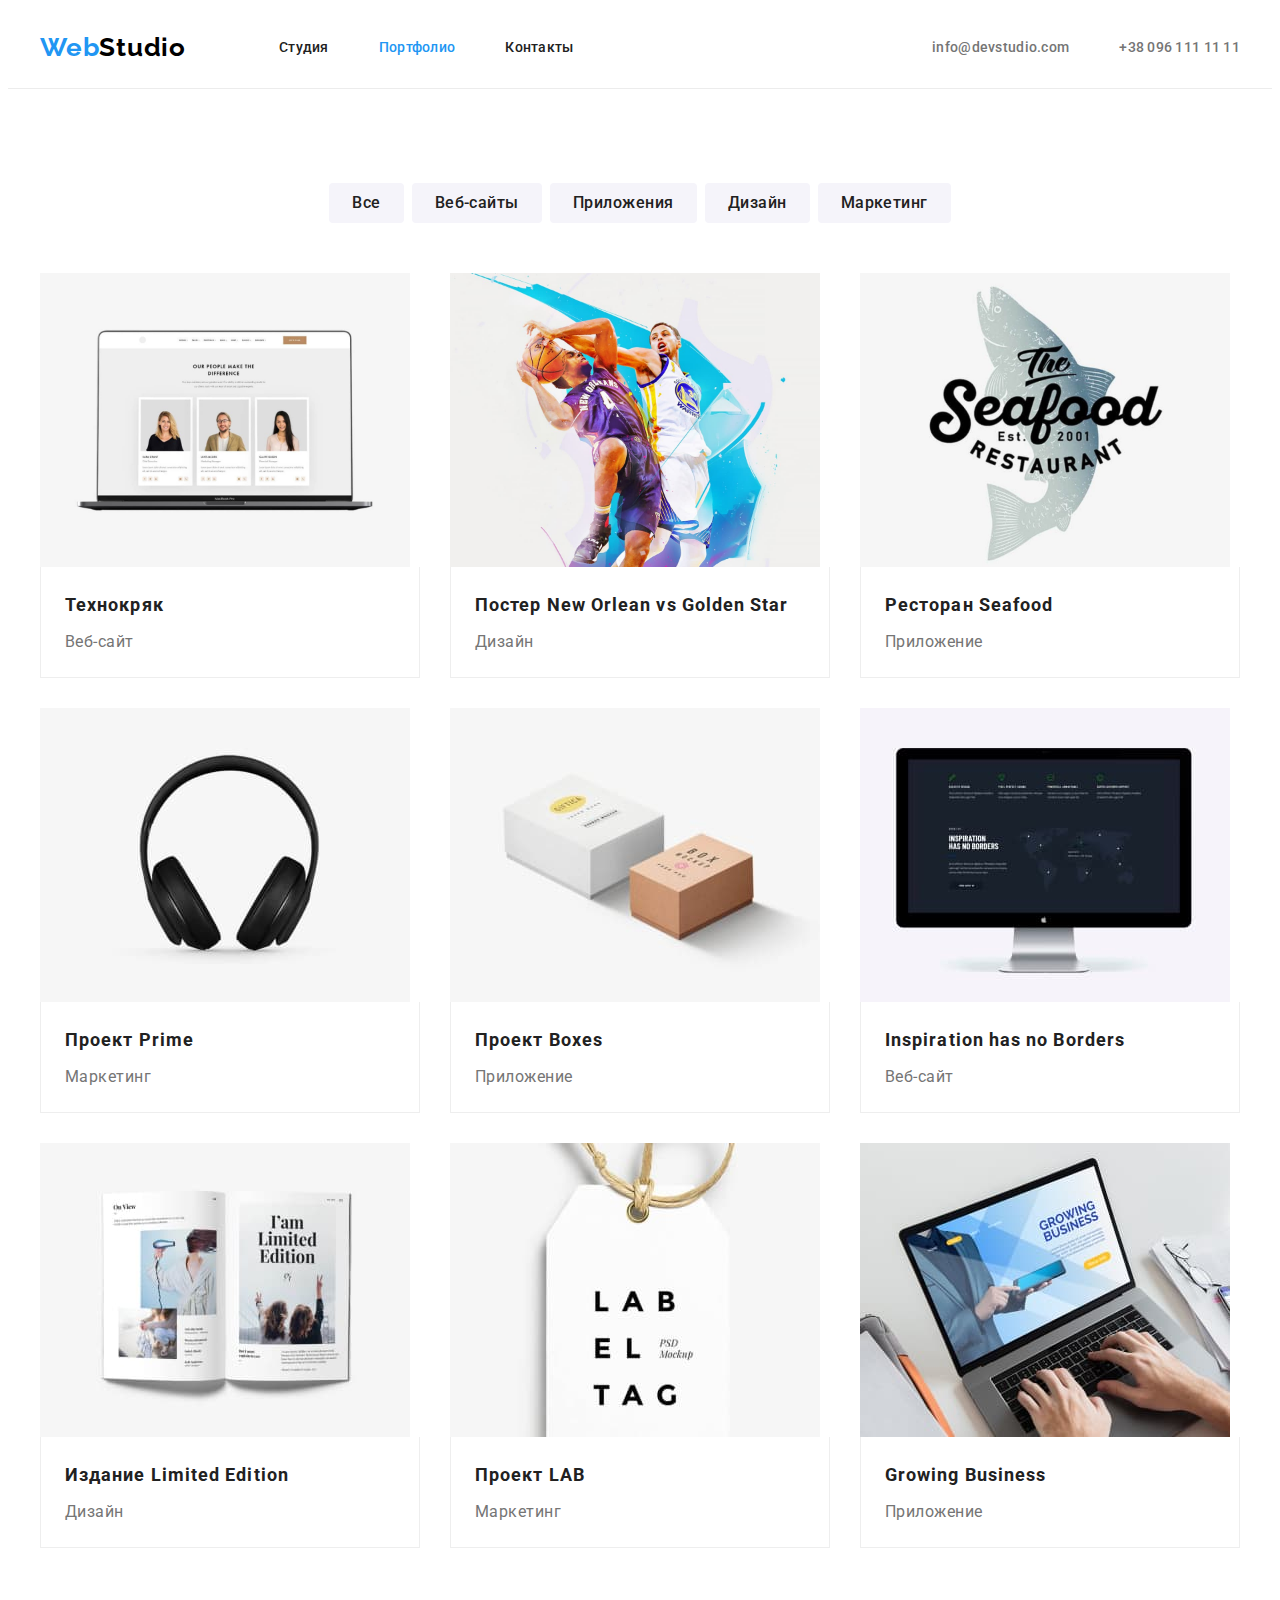
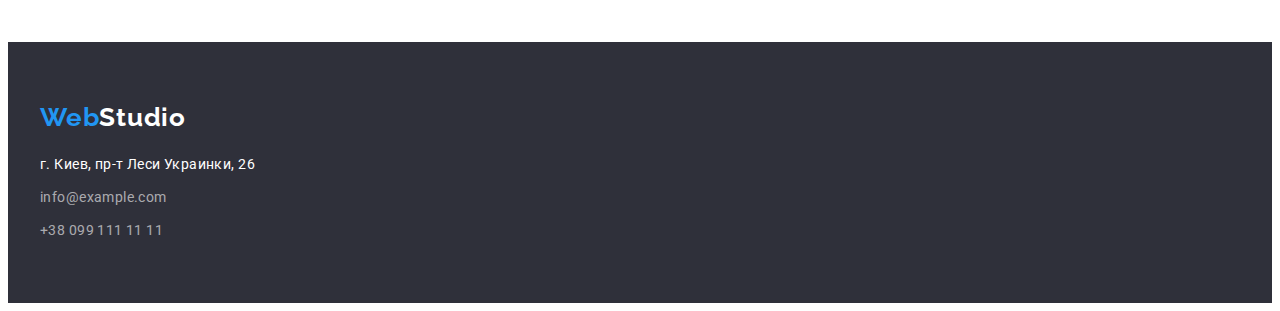
==== portfolio.html @ 61ae024f "Загрузил код и материалы предыдущей домашней работы" ====
<!DOCTYPE html>
<html lang="ru">
<head>
    <meta charset="UTF-8">
    <meta http-equiv="X-UA-Compatible" content="IE=edge">
    <meta name="viewport" content="width=device-width, initial-scale=1.0">
    <title>Portfolio</title>
    <link rel="preconnect" href="https://fonts.googleapis.com">
    <link rel="preconnect" href="https://fonts.gstatic.com" crossorigin>
    <link href="https://fonts.googleapis.com/css2?family=Raleway:wght@700&family=Roboto:wght@400;500;700;900&display=swap" rel="stylesheet">
    <link rel="stylesheet" href="https://cdnjs.cloudflare.com/ajax/libs/modern-normalize/1.1.0/modern-normalize.min.css"
        integrity="sha512-wpPYUAdjBVSE4KJnH1VR1HeZfpl1ub8YT/NKx4PuQ5NmX2tKuGu6U/JRp5y+Y8XG2tV+wKQpNHVUX03MfMFn9Q=="
        crossorigin="anonymous" referrerpolicy="no-referrer" />
    <link rel="stylesheet" href="./css/styles.css">
</head>
<body>
    <header class="header">
        <div class="container">
            <nav class="header-nav">
                <a href="" lang="en" class="header-logo link"><span>Web</span>Studio</a>
                <ul class="header-list list">
                    <li class="header-item"><a href="./index.html" class="header-link link">Студия</a></li>
                    <li class="header-item"><a href="./portfolio.html" class="header-link link current">Портфолио</a></li>
                    <li class="header-item"><a href="" class="header-link link">Контакты</a></li>
                </ul>
            </nav>
            <ul class="header-aside list">
                <li class="header-contact"><a href="mailto:info@devstudio.com" class="header-mail link">info@devstudio.com</a></li>
                <li class="header-contact"><a href="tel:+380961111111" class="header-tel link">+38 096 111 11 11</a></li>
            </ul>
        </div>
    </header>
    <main>
        <section class="portfolio">
            <div class="container">
                <h1 class="portfolio-titel visually-hidden">Портфолио</h1>
                <ul class="portfolio-list list">
                    <li class="portfolio-item"><button type="button" class="portfolio-btn">Все</button></li>
                    <li class="portfolio-item"><button type="button" class="portfolio-btn">Веб-сайты</button></li>
                    <li class="portfolio-item"><button type="button" class="portfolio-btn">Приложения</button></li>
                    <li class="portfolio-item"><button type="button" class="portfolio-btn">Дизайн</button></li>
                    <li class="portfolio-item"><button type="button" class="portfolio-btn">Маркетинг</button></li>
                </ul>
                <ul class="examples-list list">
                    <li class="examples-item">
                        <a class="examples-link">
                            <img src="./images/portfolio-1.jpg" alt="Карточки сотрудников компании" width="370">
                            <div>
                                <h2 class="examples-heading">Технокряк</h2>
                                <p class="examples-par">Веб-сайт</p>
                            </div>
                        </a>
                    </li>
                    <li class="examples-item">
                        <a class="examples-link">
                            <img src="./images/portfolio-2.jpg" alt="В прижке два баскедболиста с мячом" width="370">
                            <div>
                                <h2 class="examples-heading">Постер <span lang="en">New Orlean vs Golden Star</span></h2>
                                <p class="examples-par">Дизайн</p>
                            </div>
                        </a>
                    <li class="examples-item">
                        <a class="examples-link">
                            <img src="./images/portfolio-3.jpg" alt="Логотип в виде рыбы" width="370">
                            <div>
                                <h2 class="examples-heading">Ресторан <span lang="en">Seafood</span></h2>
                                <p class="examples-par">Приложение</p>
                            </div>
                        </a>
                    </li>
                    <li class="examples-item">
                        <a class="examples-link">
                            <img src="./images/portfolio-4.jpg" alt="Наушники" width="370">
                            <div>
                                <h2 class="examples-heading">Проект <span lang="en">Prime</span></h2>
                                <p class="examples-par">Маркетинг</p>
                            </div>
                        </a>
                    </li>
                    <li class="examples-item">
                        <a class="examples-link">
                            <img src="./images/portfolio-5.jpg" alt="Две коробки" width="370">
                            <div>
                                <h2 class="examples-heading">Проект <span lang="en">Boxes</span></h2>
                                <p class="examples-par">Приложение</p>
                            </div>
                        </a>
                    </li>
                    <li class="examples-item">
                        <a class="examples-link">
                            <img src="./images/portfolio-6.jpg" alt="В мониторе страница сайта" width="370">
                            <div>
                                <h2 lang="en" class="examples-heading">Inspiration has no Borders</h2>
                                <p class="examples-par">Веб-сайт</p>
                            </div>
                        </a>
                    </li>
                    <li class="examples-item">
                        <a class="examples-link">
                            <img src="./images/portfolio-7.jpg" alt="Иллюстрация журнала" width="370">
                            <div>
                                <h2 class="examples-heading">Издание <span>Limited Edition</span></h2>
                                <p class="examples-par">Дизайн</p>
                            </div>
                        </a>
                    </li>
                    <li class="examples-item">
                        <a class="examples-link">
                            <img src="./images/portfolio-8.jpg" alt="Картонная бирка в виде ценника" width="370">
                            <div>
                                <h2 class="examples-heading">Проект <span>LAB</span></h2>
                                <p class="examples-par">Маркетинг</p>
                            </div>
                        </a>
                    </li>
                    <li class="examples-item">
                        <a class="examples-link">
                            <img src="./images/portfolio-9.jpg" alt="Отрытый лептоп в процеессе работы" width="370">
                            <div>
                                <h2 lang="en" class="examples-heading">Growing Business</h2>
                                <p class="examples-par">Приложение</p>
                            </div>
                        </a>
                    </li>
                </ul>
            </div>
        </section>
    </main>
    <footer class="footer">
        <div class="container">
            <a href="" lang="en" class="footer-link link"><span>Web</span>Studio</a>
            <address class="footer-address">
                <ul class="footer-list list">
                    <li class="footer-item"><a href="https://goo.gl/maps/3HotEXgrahbwHq118" target="_blank"
                            rel="noopener nofollow noreferrer" class="footer-map link">г. Киев, пр-т Леси Украинки, 26</a>
                    </li>
                    <li class="footer-item"><a href="mailto:info@example.com" class="footer-mail link">info@example.com</a>
                    </li>
                    <li class="footer-item"><a href="tel:+380991111111" class="footer-tel link">+38 099 111 11 11</a></li>
                </ul>
            </address>
        </div>
    </footer>
</body>
</html>
---- css/styles.css ----
:root {
    --basic-text-color: #212121;
    --text-color: #757575;
    --accent-color: #2196F3;
    --text-on-dark-background: #FFFFFF;
    --first-background-color: #FFFFFF;
    --second-background-color: #2F303A;
    --third-background-color: #F5F4FA;
    --background-button: #F5F4FA;
} 

p, h1, h2, h3, h4, h5, h6 {
    margin: 0%;
}

ul, ol {
    margin: 0%;
    padding-left: 0%;
}

.container {
    width: 1200px;
    margin: 0 auto;
    padding-left: 15px;
    padding-right: 15px;
    
    /* outline: 1px solid red; */

}

body {
    font-family: 'Roboto', sans-serif;
    color: var(--basic-text-color);
}

.list {
    list-style: none;
}

.link {
    text-decoration: none;
}

.link.current {
    color: var(--accent-color);
}

img {
    display: block;
}

.visually-hidden {
    position: absolute;
    width: 1px;
    height: 1px;
    margin: -1px;
    border: 0;
    padding: 0;
    white-space: nowrap;
    clip-path: inset(100%);
    clip: rect(0 0 0 0);
    overflow: hidden;
}

/*-------------------------------------------------------HEADER-------------------------------------------------------*/

.header {
    background-color: var(--first-background-color);
    border-bottom: 1px solid #ECECEC;

   /*outline: 1px solid tomato*/
}

.header .container {
    display: flex;
    align-items: center;
}

.header-logo span {
    color: #2196F3;
}

.header-nav {
    display: flex;
    align-items: center;
}

.header-logo {
    margin-right: 93px;

    font-family: 'Raleway', sans-serif;
    font-weight: 700;
    font-size: 26px;
    line-height: 1.2;
    letter-spacing: 0.03em;
    color: #000000;
}

.header-link {
    padding-top: 32px;
    padding-bottom: 32px;
    display: block;
    
    font-weight: 500;
    font-size: 14px;
    line-height: 1.14;
    letter-spacing: 0.02em;
    color: var(--basic-text-color);

    /* outline: 1px solid tomato; */

}

.header-list {
    display: flex;
}

.header-item:not(:last-child),
.header-contact:not(:last-child) {
    margin-right: 50px;
}

.header-aside {
    display: flex;
    margin-left: auto;
}

.header-mail,.header-tel {
    padding-top: 32px;
    padding-bottom: 32px;
    display: block;
    font-weight: 500;
    font-size: 14px;
    line-height: 1.14;
    letter-spacing: 0.02em;
    color: var(--text-color);

    /* outline: 1px solid tomato; */

}

.header-link:hover, 
.header-link:focus,
.header-mail:hover,
.header-mail:focus,
.header-tel:hover,
.header-tel:focus
{ color: var(--accent-color); } 


/*-------------------------------------------------------HERO-------------------------------------------------------*/

.hero {
    padding: 200px 0px;
    background-color: var(--second-background-color);
}

.hero-content {
    text-align: center;
}

.hero-titel {
    max-width: 696px;
    margin: 0px auto;

    font-weight: 900;
    font-size: 44px;
    line-height: 1.36;
    letter-spacing: 0.06em;
    text-transform: uppercase;
    color: var(--text-on-dark-background);
}

.hero-btn {
    min-width: 200px;
    height: 50px;
    border-radius: 4px;
    border: 1px solid transparent;
    padding: 10px 32px;
    margin-top: 30px;

    font-family: inherit;
    font-weight: 700;
    font-size: 16px;
    line-height: 1.88;
    letter-spacing: 0.06em;
    color: var(--text-on-dark-background);
    background-color: var(--accent-color);
    cursor: pointer;
    text-align: center;
}

.hero-btn:hover, .hero-btn:focus {
    background-color: #188CE8;
}

/*-------------------------------------------------------ABOUT-------------------------------------------------------*/

.about {
    padding-top: 94px;
    padding-bottom: 47px;
}

.about-list{
    display: flex;
    justify-content: space-between;
}

.about-item{
    max-width: 270px;
}

.about-item::before {
    display: block;
    content: '';
    height: 120px;
    background-image: url();
    background-color: var(--background-button);

}

.about-heading {
    margin-top: 30px;
    font-weight: 700;
    font-size: 14px;
    line-height: 1.14;
    letter-spacing: 0.03em;
    text-transform: uppercase;
}

.about-text {
    margin-top: 10px;

    font-size: 14px;
    line-height: 1.71;
    letter-spacing: 0.03em;
    color: var(--text-color);
}

/*-------------------------------------------------------WORK-------------------------------------------------------*/

.work {
    padding-top: 47px;
    padding-bottom: 94px;
}

.work-titel {
    font-weight: 700;
    font-size: 36px;
    line-height: 1.17;
    text-align: center;
    letter-spacing: 0.03em;
}

.work-list{
    margin-top: 50px;
    display: flex;
    justify-content: space-between;
}

/*-------------------------------------------------------TEAM-------------------------------------------------------*/

.team {
    padding-top: 94px;
    padding-bottom: 94px;

    background-color: var(--third-background-color);
}

.team-list {
    display: flex;
    margin-top: 50px;
}

.team-item {
    width: calc((100% - 90px) / 4);
    margin-right: 30px;
    background-color: var(--first-background-color);

    border-radius: 0px 0px 4px 4px;
    box-shadow: 0px 1px 3px rgba(0, 0, 0, 0.12), 0px 1px 1px rgba(0, 0, 0, 0.14), 0px 2px 1px rgba(0, 0, 0, 0.2);
}

.team-item:last-child {
    margin-right: 0px;
}

.team-item div {
    padding-top: 30px;
    padding-bottom: 30px;
    text-align: center;
}

.team-titel {
    font-weight: 700;
    font-size: 36px;
    line-height: 1.17;
    text-align: center;
    letter-spacing: 0.03em;
}

.team-heading {
    font-weight: 500;
    font-size: 16px;
    line-height: 1.19;
    letter-spacing: 0.03em;
}

.team-text {
    margin-top: 10px;

    font-size: 16px;
    line-height: 1.19;
    letter-spacing: 0.03em;
    color: var(--text-color);
}

/*-------------------------------------------------------CLIENT-------------------------------------------------------*/

.client {
    padding-top: 94px;
    padding-bottom: 94px;
}

.client-title {
    font-weight: 700;
    font-size: 36px;
    line-height: 1.17;
    text-align: center;
    letter-spacing: 0.03em;
}

.client-list {
    display: flex;
    margin-top: 50px;
    justify-content: center;
}



.client-item {
    display: block;
    border: 1px solid #AFB1B8;
    border-radius: 4px;
    margin-left: 30px;
    width: 170px;
    height: 92px;
}

.client-item:first-child {
    margin-left: 0px;
}

/*-------------------------------------------------------FOOTER-------------------------------------------------------*/

.footer {
    padding-top: 60px;
    padding-bottom: 60px;

    background-color: var(--second-background-color);
}

.footer-link {
    font-family: 'Raleway', sans-serif;
    font-weight: 700;
    font-size: 26px;
    line-height: 1.19;
    letter-spacing: 0.03em;
    color: #FFFFFF;
}

.footer-link span {
    color: #2196F3;
}

.footer-address {
    margin-top: 20px;
    font-style: normal;
}

.footer-item:not(:first-child) {
    margin-top: 9px;
}

.footer-map {
    font-family: inherit;
    font-size: 14px;
    line-height: 1.71;
    letter-spacing: 0.03em;
    color: var(--text-on-dark-background);
}

.footer-mail,.footer-tel {
    font-size: 14px;
    line-height: 1.71;
    letter-spacing: 0.03em;
    color: rgba(255, 255, 255, 0.6);
}

.footer-mail:hover,
.footer-mail:focus,
.footer-tel:hover,
.footer-tel:focus,
.footer-map:hover,
.footer-map:focus {
    color: var(--accent-color);
}

/*----------------------------------------------------PAGE PORTFOLIO-------------------------------------------------------*/

.portfolio {
    padding-top: 94px;
    padding-bottom: 94px;
}

.portfolio-list {
    display: flex;
    justify-content: center;
}

.portfolio-item:not(:first-child) {
    margin-left: 8px;
}

.portfolio-btn {
    display: inline-block;
    min-width: 73px;
    border-radius: 4px;
    border: 1px solid transparent;
    padding: 6px 22px;

    font-family: inherit;
    font-style: normal;
    font-weight: 500;
    font-size: 16px;
    line-height: 1.62;
    /* identical to box height, or 162% */
    text-align: center;
    letter-spacing: 0.03em;
    color: var(--basic-text-color);
    background-color: var(--background-button);
    cursor: pointer;
}

.portfolio-btn:hover,.portfolio-btn:focus {
    color: var(--text-on-dark-background);
    background-color: var(--accent-color);
    box-shadow: 0px 3px 1px rgba(0, 0, 0, 0.1), 0px 1px 2px rgba(0, 0, 0, 0.08), 0px 2px 2px rgba(0, 0, 0, 0.12);
}

.examples-list {
    display: flex;
    flex-wrap: wrap;
    margin-top: 50px;
}

.examples-item {
    cursor: pointer;
}

.examples-item:hover,.examples-item:focus {
    box-shadow: 0px 1px 1px rgba(0, 0, 0, 0.12), 0px 4px 4px rgba(0, 0, 0, 0.06), 1px 4px 6px rgba(0, 0, 0, 0.16);
}

.examples-item {
    width: calc((100% - 60px) / 3);
}

.examples-item:not(:nth-child(3n)) {
    margin-right: 30px;
}

.examples-item:not(:nth-child(-n+3)) {
    margin-top: 30px;
}

.examples-link div {
    padding: 20px 24px;
    border-right: 1px solid #EEEEEE;
    border-bottom: 1px solid #EEEEEE;
    border-left: 1px solid #EEEEEE;
}

.examples-heading {
    font-weight: 700;
    font-size: 18px;
    line-height: 2;
    letter-spacing: 0.06em;
    color: var(--basic-text-color)
}

.examples-par {
    margin-top: 4px;

    font-size: 16px;
    line-height: 1.88;
    letter-spacing: 0.03em;
    color: var(--text-color)
}
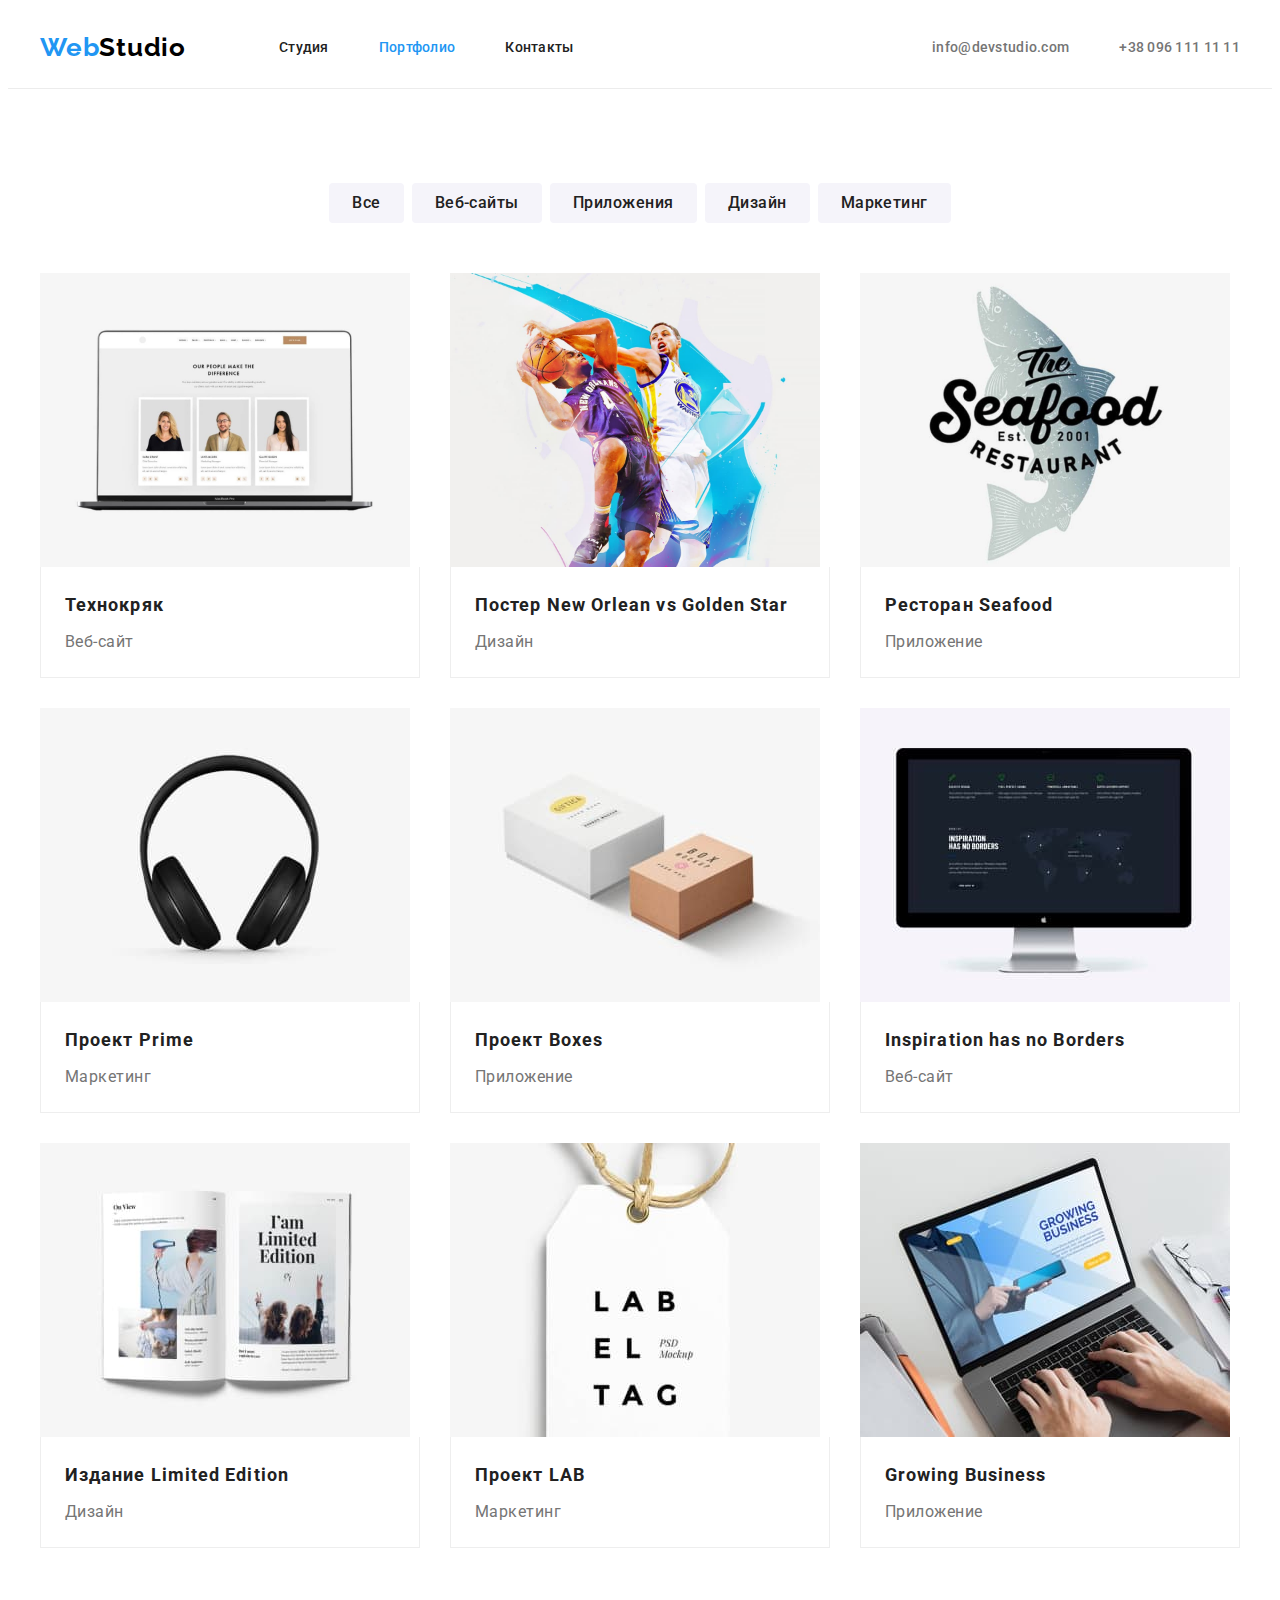
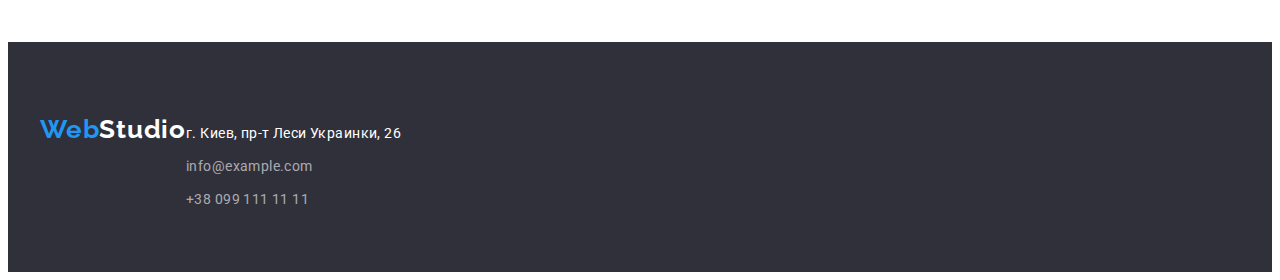
==== commit 8d4d4d59: "Загрузил оптимизированный спрайд" ====
--- a/portfolio.html
+++ b/portfolio.html
@@ -43,7 +43,7 @@
                 </ul>
                 <ul class="examples-list list">
                     <li class="examples-item">
-                        <a class="examples-link">
+                        <a href="" class="examples-link link">
                             <img src="./images/portfolio-1.jpg" alt="Карточки сотрудников компании" width="370">
                             <div>
                                 <h2 class="examples-heading">Технокряк</h2>
@@ -52,7 +52,7 @@
                         </a>
                     </li>
                     <li class="examples-item">
-                        <a class="examples-link">
+                        <a href="" class="examples-link link">
                             <img src="./images/portfolio-2.jpg" alt="В прижке два баскедболиста с мячом" width="370">
                             <div>
                                 <h2 class="examples-heading">Постер <span lang="en">New Orlean vs Golden Star</span></h2>
@@ -60,7 +60,7 @@
                             </div>
                         </a>
                     <li class="examples-item">
-                        <a class="examples-link">
+                        <a href="" class="examples-link link">
                             <img src="./images/portfolio-3.jpg" alt="Логотип в виде рыбы" width="370">
                             <div>
                                 <h2 class="examples-heading">Ресторан <span lang="en">Seafood</span></h2>
@@ -69,7 +69,7 @@
                         </a>
                     </li>
                     <li class="examples-item">
-                        <a class="examples-link">
+                        <a href="" class="examples-link link">
                             <img src="./images/portfolio-4.jpg" alt="Наушники" width="370">
                             <div>
                                 <h2 class="examples-heading">Проект <span lang="en">Prime</span></h2>
@@ -78,7 +78,7 @@
                         </a>
                     </li>
                     <li class="examples-item">
-                        <a class="examples-link">
+                        <a href="" class="examples-link link">
                             <img src="./images/portfolio-5.jpg" alt="Две коробки" width="370">
                             <div>
                                 <h2 class="examples-heading">Проект <span lang="en">Boxes</span></h2>
@@ -87,7 +87,7 @@
                         </a>
                     </li>
                     <li class="examples-item">
-                        <a class="examples-link">
+                        <a href="" class="examples-link link">
                             <img src="./images/portfolio-6.jpg" alt="В мониторе страница сайта" width="370">
                             <div>
                                 <h2 lang="en" class="examples-heading">Inspiration has no Borders</h2>
@@ -96,7 +96,7 @@
                         </a>
                     </li>
                     <li class="examples-item">
-                        <a class="examples-link">
+                        <a href="" class="examples-link link">
                             <img src="./images/portfolio-7.jpg" alt="Иллюстрация журнала" width="370">
                             <div>
                                 <h2 class="examples-heading">Издание <span>Limited Edition</span></h2>
@@ -105,7 +105,7 @@
                         </a>
                     </li>
                     <li class="examples-item">
-                        <a class="examples-link">
+                        <a href="" class="examples-link link">
                             <img src="./images/portfolio-8.jpg" alt="Картонная бирка в виде ценника" width="370">
                             <div>
                                 <h2 class="examples-heading">Проект <span>LAB</span></h2>
@@ -114,7 +114,7 @@
                         </a>
                     </li>
                     <li class="examples-item">
-                        <a class="examples-link">
+                        <a href="" class="examples-link link">
                             <img src="./images/portfolio-9.jpg" alt="Отрытый лептоп в процеессе работы" width="370">
                             <div>
                                 <h2 lang="en" class="examples-heading">Growing Business</h2>
@@ -132,10 +132,8 @@
             <address class="footer-address">
                 <ul class="footer-list list">
                     <li class="footer-item"><a href="https://goo.gl/maps/3HotEXgrahbwHq118" target="_blank"
-                            rel="noopener nofollow noreferrer" class="footer-map link">г. Киев, пр-т Леси Украинки, 26</a>
-                    </li>
-                    <li class="footer-item"><a href="mailto:info@example.com" class="footer-mail link">info@example.com</a>
-                    </li>
+                            rel="noopener nofollow noreferrer" class="footer-map link">г. Киев, пр-т Леси Украинки, 26</a></li>
+                    <li class="footer-item"><a href="mailto:info@example.com" class="footer-mail link">info@example.com</a></li>
                     <li class="footer-item"><a href="tel:+380991111111" class="footer-tel link">+38 099 111 11 11</a></li>
                 </ul>
             </address>
--- a/css/styles.css
+++ b/css/styles.css
@@ -151,8 +151,14 @@
 /*-------------------------------------------------------HERO-------------------------------------------------------*/
 
 .hero {
+    max-width: 1600px;
+    height: 600px;
     padding: 200px 0px;
-    background-color: var(--second-background-color);
+    background-image: linear-gradient(
+        rgba(47, 48, 58, 0.4),
+        rgba(47, 48, 58, 0.4)),
+        url(../images/background-hero.jpg);
+    background-color: #C4C4C4;
 }
 
 .hero-content {
@@ -210,14 +216,20 @@
     max-width: 270px;
 }
 
-.about-item::before {
+.about-item div {
+    display: flex;
+    height: 120px;
+    background-color: var(--background-button);
+    justify-content: center;
+    align-items: center;
+}
+
+/* .about-item::before {
     display: block;
     content: '';
     height: 120px;
-    background-image: url();
-    background-color: var(--background-button);
-
-}
+    background-image: url(../images/antenna.svg);
+    background-color: var(--background-button); */
 
 .about-heading {
     margin-top: 30px;
@@ -315,6 +327,32 @@
     color: var(--text-color);
 }
 
+.team-soc-list {
+    display: flex;
+    margin-top: 16px;
+    justify-content: center;
+}
+
+.team-soc-item {
+    width: 44px;
+    height: 44px;
+    margin-right: 10px;
+}
+
+.team-soc-item:last-child {
+    margin-right: 0px;
+}
+
+.team-soc-link {
+    width: 100%;
+    height: 100%;
+    display: block;
+    border-radius: 50%;
+    background-color: red;
+}
+
+
+
 /*-------------------------------------------------------CLIENT-------------------------------------------------------*/
 
 .client {
@@ -336,10 +374,7 @@
     justify-content: center;
 }
 
-
-
 .client-item {
-    display: block;
     border: 1px solid #AFB1B8;
     border-radius: 4px;
     margin-left: 30px;
@@ -347,6 +382,14 @@
     height: 92px;
 }
 
+.client-link {
+    display: block;
+    width: 50px;
+    height: 50px;
+    outline: 1px solid red;
+    margin: auto;
+}
+
 .client-item:first-child {
     margin-left: 0px;
 }
@@ -354,10 +397,14 @@
 /*-------------------------------------------------------FOOTER-------------------------------------------------------*/
 
 .footer {
+    background-color: var(--second-background-color);
+}
+
+.footer .container {
+    display: flex;
     padding-top: 60px;
     padding-bottom: 60px;
-
-    background-color: var(--second-background-color);
+    align-items: baseline;
 }
 
 .footer-link {
@@ -406,6 +453,50 @@
     color: var(--accent-color);
 }
 
+.footer-network { 
+    margin-left: 70px;
+    width: 206px;
+}
+
+.fnetwork-title {
+    font-weight: 700;
+    font-size: 14px;
+    line-height: 1.14;
+    letter-spacing: 0.03em;
+    text-transform: uppercase;
+    color: var(--first-background-color);
+}
+
+.fnetwork-list {
+    margin-top: 20px;
+    display: flex;
+    justify-content: space-between;
+}
+
+.fnetwork-item {
+    width: 44px;
+    height: 44px;
+}
+
+.fnetwork-link {
+    display: flex;
+    width: 100%;
+    height: 100%;
+    border-radius: 50%;
+    background-color: rgba(255, 255, 255, 0.1);
+    justify-content: center;
+    align-items: center;
+}
+
+.fnetwork-icon {
+    fill: #FFFFFF
+}
+
+.fnetwork-link:hover,
+.fnetwork-link:focus {
+    background-color: var(--accent-color);
+}
+
 /*----------------------------------------------------PAGE PORTFOLIO-------------------------------------------------------*/
 
 .portfolio {
@@ -442,7 +533,9 @@
     cursor: pointer;
 }
 
-.portfolio-btn:hover,.portfolio-btn:focus {
+.portfolio-btn:hover,
+.portfolio-btn:focus,
+.portfolio-btn:active {
     color: var(--text-on-dark-background);
     background-color: var(--accent-color);
     box-shadow: 0px 3px 1px rgba(0, 0, 0, 0.1), 0px 1px 2px rgba(0, 0, 0, 0.08), 0px 2px 2px rgba(0, 0, 0, 0.12);
@@ -456,13 +549,6 @@
 
 .examples-item {
     cursor: pointer;
-}
-
-.examples-item:hover,.examples-item:focus {
-    box-shadow: 0px 1px 1px rgba(0, 0, 0, 0.12), 0px 4px 4px rgba(0, 0, 0, 0.06), 1px 4px 6px rgba(0, 0, 0, 0.16);
-}
-
-.examples-item {
     width: calc((100% - 60px) / 3);
 }
 
@@ -472,6 +558,15 @@
 
 .examples-item:not(:nth-child(-n+3)) {
     margin-top: 30px;
+}
+
+.examples-link {
+    display: block;
+}
+
+.examples-link:hover,
+.examples-link:focus {
+    box-shadow: 0px 1px 1px rgba(0, 0, 0, 0.12), 0px 4px 4px rgba(0, 0, 0, 0.06), 1px 4px 6px rgba(0, 0, 0, 0.16);
 }
 
 .examples-link div {
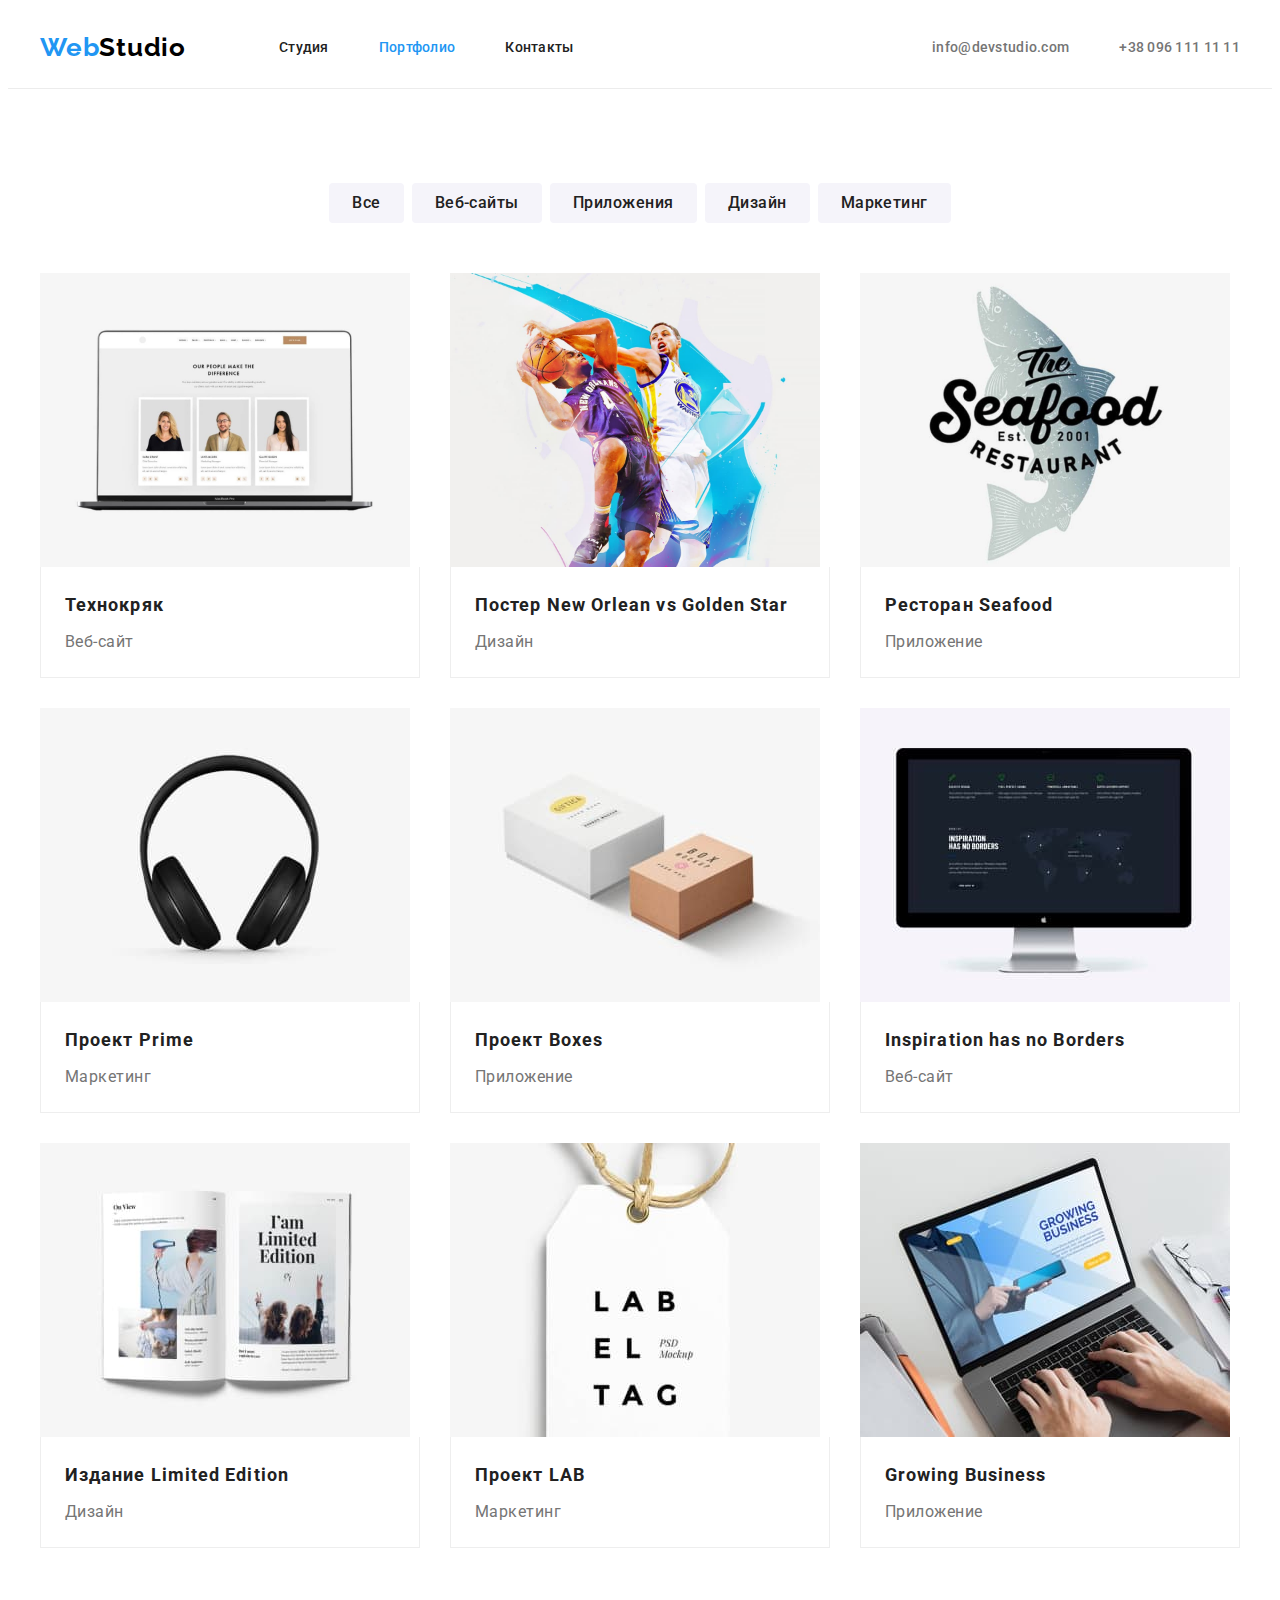
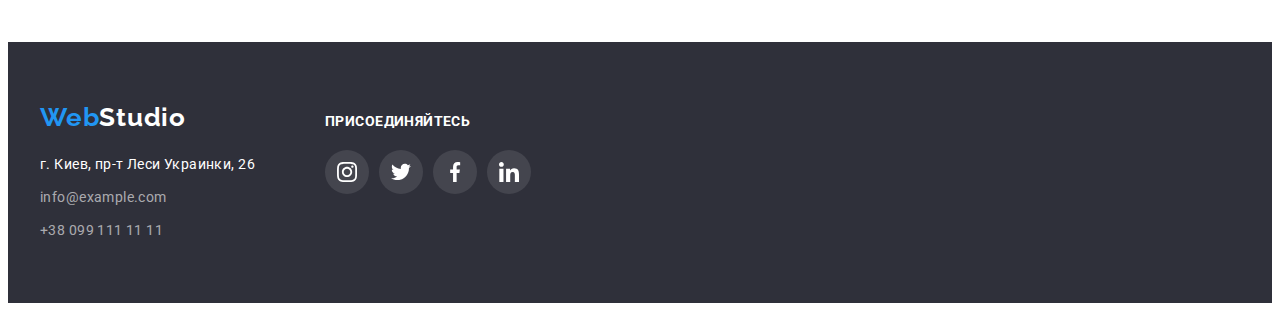
==== commit 1e9924ab: "Установил иконки в секцию Команда и Постоянные клиенты" ====
--- a/portfolio.html
+++ b/portfolio.html
@@ -128,15 +128,53 @@
     </main>
     <footer class="footer">
         <div class="container">
-            <a href="" lang="en" class="footer-link link"><span>Web</span>Studio</a>
-            <address class="footer-address">
-                <ul class="footer-list list">
-                    <li class="footer-item"><a href="https://goo.gl/maps/3HotEXgrahbwHq118" target="_blank"
-                            rel="noopener nofollow noreferrer" class="footer-map link">г. Киев, пр-т Леси Украинки, 26</a></li>
-                    <li class="footer-item"><a href="mailto:info@example.com" class="footer-mail link">info@example.com</a></li>
-                    <li class="footer-item"><a href="tel:+380991111111" class="footer-tel link">+38 099 111 11 11</a></li>
+            <div class="footer-contact">
+                <a href="" lang="en" class="footer-link link"><span>Web</span>Studio</a>
+                <address class="footer-address">
+                    <ul class="footer-list list">
+                        <li class="footer-item"><a href="https://goo.gl/maps/3HotEXgrahbwHq118" target="_blank"
+                                rel="noopener nofollow noreferrer" class="footer-map link">г. Киев, пр-т Леси Украинки,
+                                26</a></li>
+                        <li class="footer-item"><a href="mailto:info@example.com"
+                                class="footer-mail link">info@example.com</a></li>
+                        <li class="footer-item"><a href="tel:+380991111111" class="footer-tel link">+38 099 111 11 11</a>
+                        </li>
+                    </ul>
+                </address>
+            </div>
+            <div class="footer-network">
+                <h3 class="fnetwork-title">Присоединяйтесь</h3>
+                <ul class="fnetwork-list list">
+                    <li class="fnetwork-item">
+                        <a href="" class="fnetwork-link">
+                            <svg class="fnetwork-icon" width="20" height="20">
+                                <use href="./images/icons.svg#icon-instagram"></use>
+                            </svg>
+                        </a>
+                    </li>
+                    <li class="fnetwork-item">
+                        <a href="" class="fnetwork-link">
+                            <svg class="fnetwork-icon" width="20" height="20">
+                                <use href="./images/icons.svg#icon-twitter"></use>
+                            </svg>
+                        </a>
+                    </li>
+                    <li class="fnetwork-item">
+                        <a href="" class="fnetwork-link">
+                            <svg class="fnetwork-icon" width="20" height="20">
+                                <use href="./images/icons.svg#icon-facebook"></use>
+                            </svg>
+                        </a>
+                    </li>
+                    <li class="fnetwork-item">
+                        <a href="" class="fnetwork-link">
+                            <svg class="fnetwork-icon" width="20" height="20">
+                                <use href="./images/icons.svg#icon-linkedin"></use>
+                            </svg>
+                        </a>
+                    </li>
                 </ul>
-            </address>
+            </div>
         </div>
     </footer>
 </body>
--- a/css/styles.css
+++ b/css/styles.css
@@ -7,6 +7,7 @@
     --second-background-color: #2F303A;
     --third-background-color: #F5F4FA;
     --background-button: #F5F4FA;
+    --basic-socicon-color: #AFB1B8;
 } 
 
 p, h1, h2, h3, h4, h5, h6 {
@@ -346,11 +347,22 @@
 .team-soc-link {
     width: 100%;
     height: 100%;
-    display: block;
+    display: flex;
     border-radius: 50%;
-    background-color: red;
-}
-
+    align-items: center;
+    justify-content: center;
+    color: var(--basic-socicon-color);
+}
+
+.team-soc-icon {
+    fill: currentColor;
+}
+
+.team-soc-link:hover,
+.team-soc-link:focus {
+    background-color: var(--accent-color);
+    color: #FFFFFF;
+}
 
 
 /*-------------------------------------------------------CLIENT-------------------------------------------------------*/
@@ -383,15 +395,25 @@
 }
 
 .client-link {
-    display: block;
-    width: 50px;
-    height: 50px;
-    outline: 1px solid red;
-    margin: auto;
+    display: flex;
+    width: 100%;
+    height: 100%;
+    justify-content: center;
+    align-items: center;
+    color: var(--basic-socicon-color);
 }
 
 .client-item:first-child {
     margin-left: 0px;
+}
+
+.client-logo {
+    fill: currentColor;
+}
+
+.client-link:hover,
+.client-link:focus {
+    color: var(--accent-color);
 }
 
 /*-------------------------------------------------------FOOTER-------------------------------------------------------*/
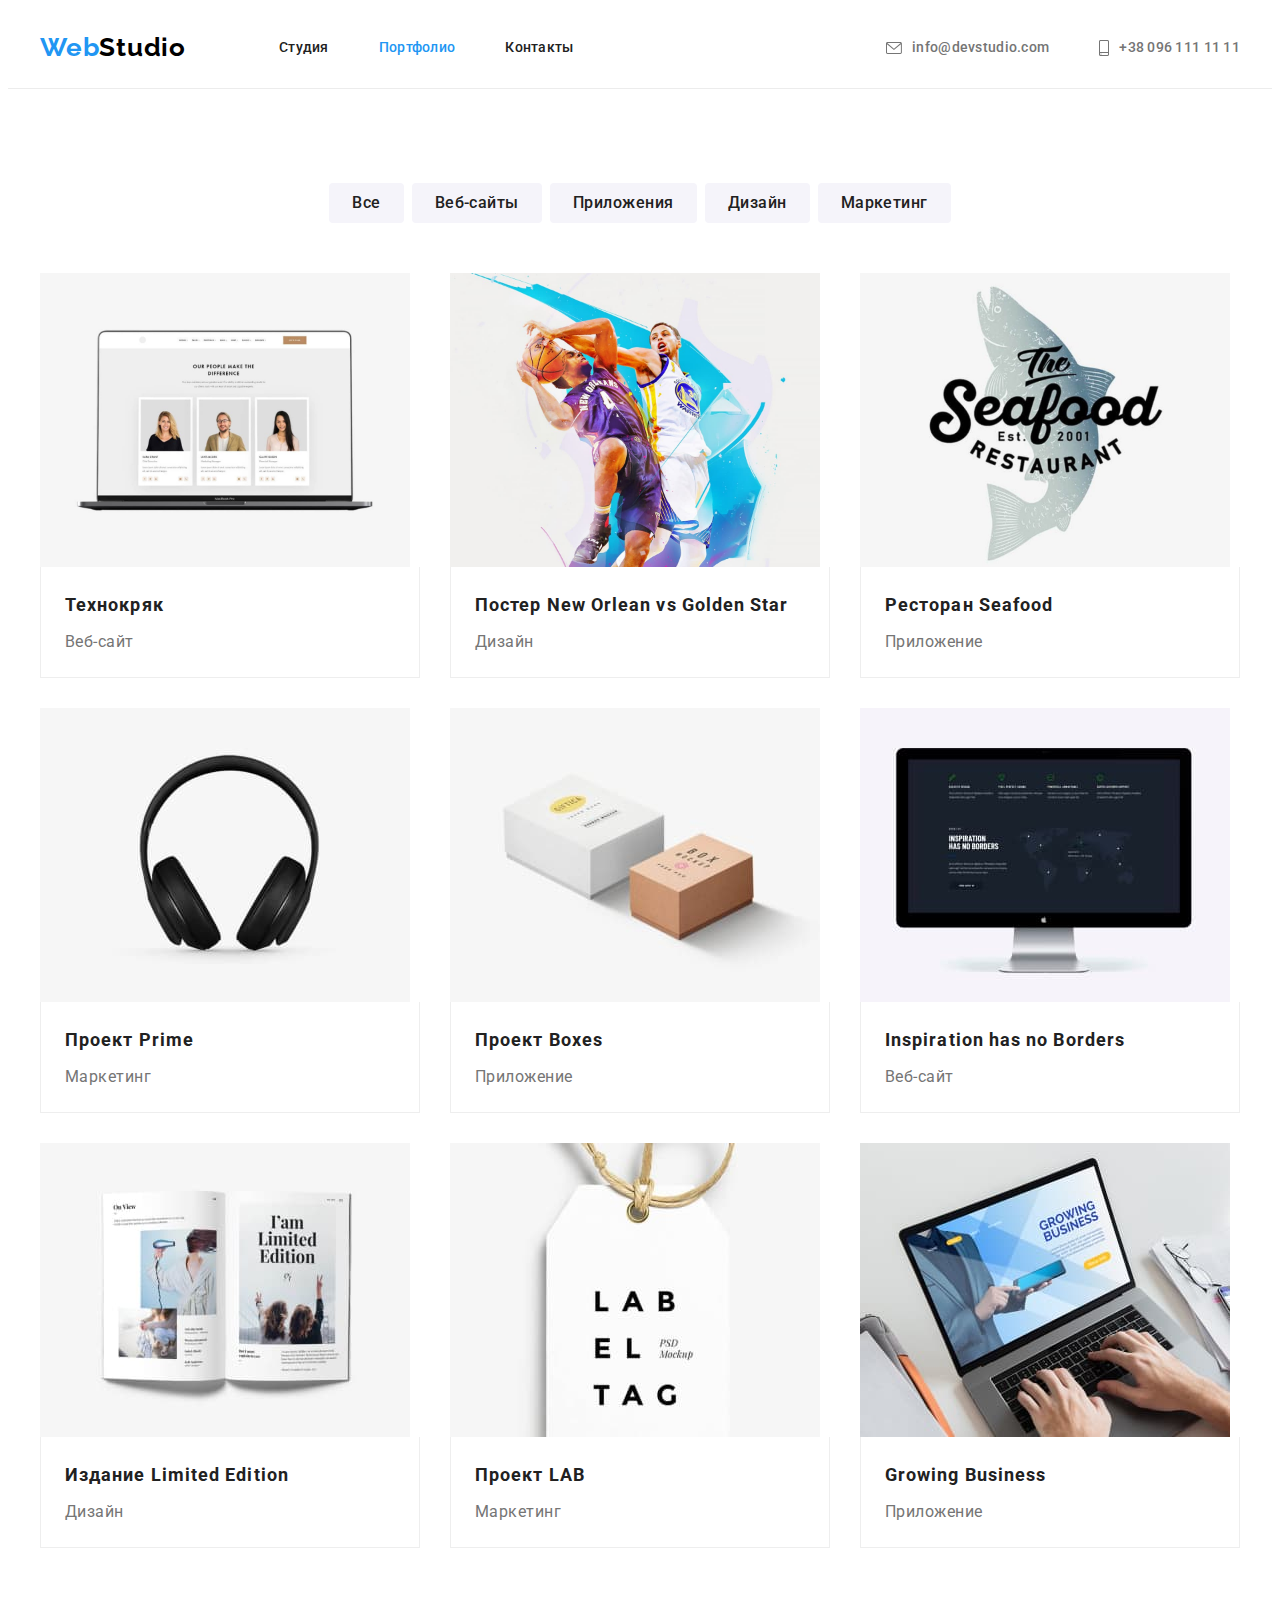
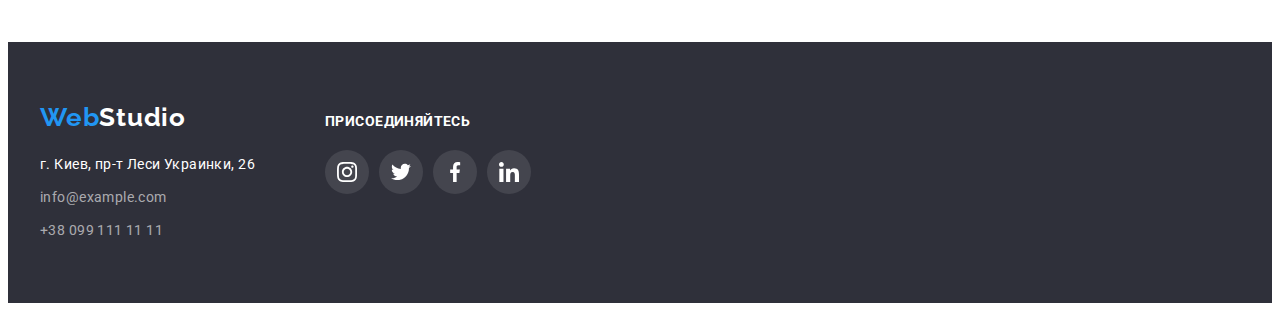
==== commit 37c78341: "Добавил иконки в header, about" ====
--- a/portfolio.html
+++ b/portfolio.html
@@ -19,14 +19,24 @@
             <nav class="header-nav">
                 <a href="" lang="en" class="header-logo link"><span>Web</span>Studio</a>
                 <ul class="header-list list">
-                    <li class="header-item"><a href="./index.html" class="header-link link">Студия</a></li>
+                    <li class="header-item"><a href="./index.html" class="header-link link ">Студия</a></li>
                     <li class="header-item"><a href="./portfolio.html" class="header-link link current">Портфолио</a></li>
                     <li class="header-item"><a href="" class="header-link link">Контакты</a></li>
                 </ul>
             </nav>
             <ul class="header-aside list">
-                <li class="header-contact"><a href="mailto:info@devstudio.com" class="header-mail link">info@devstudio.com</a></li>
-                <li class="header-contact"><a href="tel:+380961111111" class="header-tel link">+38 096 111 11 11</a></li>
+                <li class="header-contact">
+                    <a href="mailto:info@devstudio.com" class="header-mail link">info@devstudio.com</a>
+                    <svg class="header-icon-envelope" width="16" height="12">
+                        <use href="./images/icons.svg#icon-envelope"></use>
+                    </svg>
+                </li>
+                <li class="header-contact">
+                    <a href="tel:+380961111111" class="header-tel link">+38 096 111 11 11</a>
+                    <svg class="header-icon-smartphone" width="10" height="16">
+                        <use href="./images/icons.svg#icon-smartphone"></use>
+                    </svg>
+                </li>
             </ul>
         </div>
     </header>
@@ -133,12 +143,11 @@
                 <address class="footer-address">
                     <ul class="footer-list list">
                         <li class="footer-item"><a href="https://goo.gl/maps/3HotEXgrahbwHq118" target="_blank"
-                                rel="noopener nofollow noreferrer" class="footer-map link">г. Киев, пр-т Леси Украинки,
-                                26</a></li>
-                        <li class="footer-item"><a href="mailto:info@example.com"
-                                class="footer-mail link">info@example.com</a></li>
-                        <li class="footer-item"><a href="tel:+380991111111" class="footer-tel link">+38 099 111 11 11</a>
+                                rel="noopener nofollow noreferrer" class="footer-map link">г. Киев, пр-т Леси Украинки, 26</a>
                         </li>
+                        <li class="footer-item"><a href="mailto:info@example.com" class="footer-mail link">info@example.com</a>
+                        </li>
+                        <li class="footer-item"><a href="tel:+380991111111" class="footer-tel link">+38 099 111 11 11</a></li>
                     </ul>
                 </address>
             </div>
--- a/css/styles.css
+++ b/css/styles.css
@@ -68,8 +68,6 @@
 .header {
     background-color: var(--first-background-color);
     border-bottom: 1px solid #ECECEC;
-
-   /*outline: 1px solid tomato*/
 }
 
 .header .container {
@@ -126,18 +124,35 @@
     margin-left: auto;
 }
 
+.header-contact {
+    display: flex;
+    align-items: center;
+}
+
+.header-icon-envelope {
+    width: 16px;
+    height: 12px;
+    margin-right: 10px;
+    fill: var(--text-color);
+    order: -1;
+}
+
+.header-icon-smartphone {
+    width: 10px;
+    height: 16px;
+    margin-right: 10px;
+    fill: var(--text-color);
+    order: -1;
+}
+
 .header-mail,.header-tel {
     padding-top: 32px;
     padding-bottom: 32px;
-    display: block;
     font-weight: 500;
     font-size: 14px;
     line-height: 1.14;
     letter-spacing: 0.02em;
     color: var(--text-color);
-
-    /* outline: 1px solid tomato; */
-
 }
 
 .header-link:hover, 
@@ -148,6 +163,12 @@
 .header-tel:focus
 { color: var(--accent-color); } 
 
+.header-mail:hover + .header-icon-envelope,
+.header-mail:focus + .header-icon-envelope,
+.header-tel:hover + .header-icon-smartphone,
+.header-tel:focus + .header-icon-smartphone {
+    fill: var(--accent-color);
+}
 
 /*-------------------------------------------------------HERO-------------------------------------------------------*/
 
